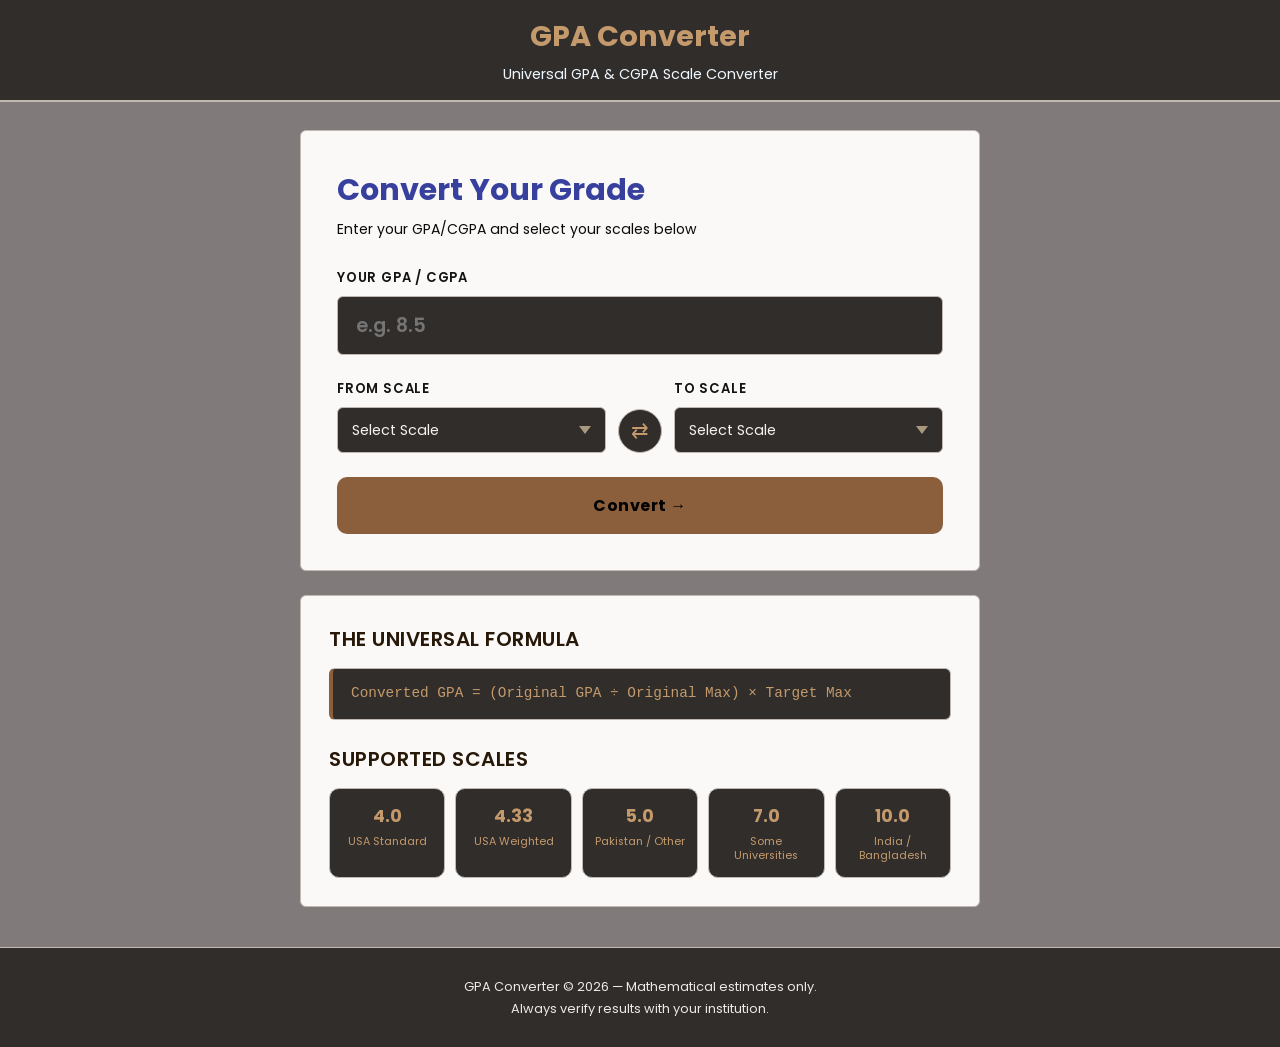
==== Task_5/index.html @ 78aa9de6 "Made cgpa-gpa Converter" ====
<!DOCTYPE html>
<html lang="en">

<head>
    <meta charset="UTF-8" />
    <meta name="viewport" content="width=device-width, initial-scale=1.0" />
    <title>GPA / CGPA Converter</title>
    <link rel="stylesheet" href="style.css" />
    <link href="https://fonts.googleapis.com/css2?family=Poppins:wght@400;500;600;700&display=swap" rel="stylesheet" />
</head>

<body>

    <div class="page-wrapper">

        <!--  HEADER  -->
        <header class="header">
            <div class="header-inner">
                <h1 class="logo">GPA Converter</h1>
                <p class="tagline">Universal GPA & CGPA Scale Converter</p>
            </div>
        </header>

        <!--  MAIN CARD  -->
        <main class="main">
            <div class="converter-card">

                <!-- TITLE -->
                <div class="card-header">
                    <h2>Convert Your Grade</h2>
                    <p>Enter your GPA/CGPA and select your scales below</p>
                </div>
                

                <!-- INPUT SECTION -->
                <div class="input-section">
                    <label class="input-label" for="gpa-input">
                        Your GPA / CGPA
                    </label>
                    <input type="number" id="gpa-input" class="gpa-input" placeholder="e.g. 8.5" min="0" step="0.01" />
                </div>

                <!-- SCALE SELECTORS -->
                <div class="scale-section">

                    <!-- FROM SCALE -->
                    <div class="scale-group">
                        <label class="input-label" for="from-scale">From Scale</label>
                        <select id="from-scale" class="scale-select">
                            <option value="">Select Scale</option>
                            <option value="4.0">4.0 &nbsp;— USA Standard</option>
                            <option value="4.33">4.33 — USA Weighted</option>
                            <option value="5.0">5.0 &nbsp;— Pakistan / Other</option>
                            <option value="7.0">7.0 &nbsp;— Some Universities</option>
                            <option value="10.0">10.0 — India / Bangladesh</option>
                        </select>
                    </div>

                    <!-- SWAP BUTTON -->
                    <button class="swap-btn" id="swap-btn" title="Swap Scales">
                        ⇄
                    </button>

                    <!-- TO SCALE -->
                    <div class="scale-group">
                        <label class="input-label" for="to-scale">To Scale</label>
                        <select id="to-scale" class="scale-select">
                            <option value="">Select Scale</option>
                            <option value="4.0">4.0 &nbsp;— USA Standard</option>
                            <option value="4.33">4.33 — USA Weighted</option>
                            <option value="5.0">5.0 &nbsp;— Pakistan / Other</option>
                            <option value="7.0">7.0 &nbsp;— Some Universities</option>
                            <option value="10.0">10.0 — India / Bangladesh</option>
                        </select>
                    </div>

                </div>

                <!-- ERROR MESSAGE -->
                <div class="error-box" id="error-box">
                    <span id="error-text"></span>
                </div>

                <!-- CONVERT BUTTON -->
                <button class="convert-btn" id="convert-btn">
                    Convert →
                </button>

                <!--  RESULT SECTION (hidden until converted)  -->
                <div class="result-section" id="result-section">

                    <div class="result-divider">
                        <span>Result</span>
                    </div>

                    <!-- RESULT CARDS -->
                    <div class="result-grid">

                        <div class="result-item">
                            <span class="result-label">Your Input</span>
                            <span class="result-value" id="result-input">—</span>
                        </div>

                        <div class="result-item highlight">
                            <span class="result-label">Converted</span>
                            <span class="result-value big" id="result-output">—</span>
                        </div>

                    </div>

                    <!-- FORMULA BOX -->
                    <div class="formula-box">
                        <span class="formula-label">Formula Used</span>
                        <span class="formula-text" id="formula-text">—</span>
                    </div>

                    <!-- DISCLAIMER -->
                    <div class="disclaimer">
                        ⚠️ This is a mathematical estimate using a universal formula.
                        Results may not be officially accepted by all institutions.
                        Always verify with your target university.
                    </div>

                </div>

            </div>

            <!--  INFO SECTION  -->
            <div class="info-card">
                <h3>The Universal Formula</h3>
                <div class="formula-display">
                    Converted GPA = (Original GPA ÷ Original Max) × Target Max
                </div>

                <h3 style="margin-top: 24px;"> Supported Scales</h3>
                <div class="scales-grid">
                    <div class="scale-item">
                        <span class="scale-num">4.0</span>
                        <span class="scale-desc">USA Standard</span>
                    </div>
                    <div class="scale-item">
                        <span class="scale-num">4.33</span>
                        <span class="scale-desc">USA Weighted</span>
                    </div>
                    <div class="scale-item">
                        <span class="scale-num">5.0</span>
                        <span class="scale-desc">Pakistan / Other</span>
                    </div>
                    <div class="scale-item">
                        <span class="scale-num">7.0</span>
                        <span class="scale-desc">Some Universities</span>
                    </div>
                    <div class="scale-item">
                        <span class="scale-num">10.0</span>
                        <span class="scale-desc">India / Bangladesh</span>
                    </div>
                </div>
            </div>

        </main>

        <!--  FOOTER  -->
        <footer class="footer">
            <p>GPA Converter &copy; 2026 — Mathematical estimates only.</p>
            <p>Always verify results with your institution.</p>
        </footer>

    </div>

    <script src="app.js"></script>
</body>

</html>
---- Task_5/style.css ----
/* 
   ROOT VARIABLES
   Central color system — change once,
   updates everywhere
 */
:root {
  --bg:           #0d0a07;   /* near black background     */
  --surface:      #302d2b;   /* slightly lighter surface  */
  --card:         #faf9f8;   /* card background           */
  --border:       #c2b8b2;   /* dark brown border         */
  --accent:       #8b5e3c;   /* warm brown accent         */
  --accent-light: #c49a6c;   /* lighter brown highlight   */
  /* --text:         #ddcfc1;   warm white text           */
  /* --muted:        #a89880;   muted warm gray           */
  --error:        #c0392b;   /* error red                 */
  --error-bg:     #2a0e0a;   /* error background          */
  --success:      #c49a6c;   /* success color (brown)     */
}


/* 
   RESET & BASE
 */
* {
  margin: 0;
  padding: 0;
  box-sizing: border-box;
}

/* 
   BODY — Replace background
   color with the image
*/
body {
  font-family: 'Poppins', sans-serif;
  color: var(--text);
  min-height: 100vh;
  overflow-x: hidden;

  background-image: url('https://images.unsplash.com/photo-1583373834259-46cc92173cb7?w=1200&fit=crop');
  background-size: cover;       
  background-position: center;  
  background-attachment: scroll;

  background-color: rgba(106, 99, 99, 0.85);
  background-blend-mode: overlay;
}

/* 
   PAGE WRAPPER
 */
.page-wrapper {
  display: flex;
  flex-direction: column;
  min-height: 100vh;
  padding-top: 90px;
}

/* 
   HEADER
 */
.header {
  background-color: var(--surface);
  border-bottom: 2px solid var(--border);
  padding: 15px 15px;
  text-align: center;
  position: fixed;        /* fixes it to the top */
  top: 0;                 /* sticks to very top */
  left: 0;                /* spans full width */
  width: 100%;            /* full width */
  z-index: 999; 
}      

.logo {
  font-size: 1.8rem;
  font-weight: 700;
  color: var(--accent-light);
  margin-bottom: 6px;
}

.tagline {
  font-size: 0.9rem;
  color:aliceblue;
  font-weight: 400;
}

/* 
   MAIN LAYOUT
 */
.main {
  flex: 1;
  width: 90%;
  max-width: 680px;
  margin: 40px auto;
  display: flex;
  flex-direction: column;
  gap: 24px;
}

/* 
   CONVERTER CARD
 */
.converter-card {
  background-color: var(--card);
  border: 1px solid var(--border);
  border-radius: 6px;
  padding: 36px;
}

.card-header {
  margin-bottom: 28px;
}

.card-header h2 {
  font-size: 1.9rem;
  font-weight: 700;
  color: #38409e;
  margin-bottom: 6px;
}

.card-header p {
  font-size: 0.88rem;
  color: #0d0a07
}

/* 
   INPUT LABEL
 */
.input-label {
  display: block;
  font-size: 0.82rem;
  font-weight: 600;
  color: #131313;
  text-transform: uppercase;
  letter-spacing: 0.8px;
  margin-bottom: 8px;
}

/* 
   GPA INPUT
 */
.input-section {
  margin-bottom: 24px;
}

.gpa-input {
  width: 100%;
  padding: 14px 18px;
  background-color: var(--surface);
  border: 1.5px solid var(--border);
  border-radius: 6px;
  color: #f9f7f7;
  font-size: 1.2rem;
  font-family: 'Poppins', sans-serif;
  font-weight: 600;
  outline: none;
  transition: border-color 0.3s;
}

.gpa-input:focus {
  border-color: var(--accent);
}

/* Remove number input arrows */
.gpa-input::-webkit-outer-spin-button,
.gpa-input::-webkit-inner-spin-button {
  -webkit-appearance: none;
}

/* 
   SCALE SECTION
   From / Swap / To layout
 */
.scale-section {
  display: flex;
  align-items: flex-end;
  gap: 12px;
  margin-bottom: 24px;
}

.scale-group {
  flex: 1;
}

.scale-select {
  width: 100%;
  padding: 12px 14px;
  background-color: var(--surface);
  border: 1.5px solid var(--border);
  border-radius: 6px;
  color: #f4f1f1;
  font-size: 0.9rem;
  font-family: 'Poppins', sans-serif;
  outline: none;
  cursor: pointer;
  transition: border-color 0.3s;
  /* Style the dropdown arrow */
  appearance: none;
  background-image: url("data:image/svg+xml,%3Csvg xmlns='http://www.w3.org/2000/svg' width='12' height='8' viewBox='0 0 12 8'%3E%3Cpath fill='%23a89880' d='M6 8L0 0h12z'/%3E%3C/svg%3E");
  background-repeat: no-repeat;
  background-position: right 14px center;
  padding-right: 36px;
}

.scale-select:focus {
  border-color: var(--accent);
}

/* Dropdown options */
.scale-select option {
  background-color: #1d1d1d;
  color: var(--text);
  border-radius: 15px;
}

/* 
   SWAP BUTTON
 */
.swap-btn {
  background-color: var(--surface);
  border: 1.5px solid var(--border);
  color: var(--accent-light);
  border-radius: 60px;
  width: 44px;
  height: 44px;
  font-size: 1.3rem;
  cursor: pointer;
  transition: all 0.3s;
  flex-shrink: 0;
  display: flex;
  align-items: center;
  justify-content: center;
}

.swap-btn:hover {
  background-color: var(--accent);
  border-color: var(--accent);
  color: var(--text);
  transform: rotate(180deg);
}

/* 
   ERROR BOX
 */
.error-box {
  display: none;              /* hidden by default */
  background-color: var(--error-bg);
  border: 1px solid var(--error);
  border-radius: 8px;
  padding: 12px 16px;
  margin-bottom: 16px;
  font-size: 0.88rem;
  color: #e74c3c;
}

.error-box.show {
  display: block;
}

/* 
   CONVERT BUTTON
 */
.convert-btn {
  width: 100%;
  padding: 16px;
  background-color: var(--accent);
  color: var(--text);
  border: none;
  border-radius: 10px;
  font-size: 1rem;
  font-weight: 700;
  font-family: 'Poppins', sans-serif;
  cursor: pointer;
  letter-spacing: 0.5px;
  transition: background-color 0.3s, transform 0.2s;
}

.convert-btn:hover {
  background-color: var(--accent-light);
  color: var(--bg);
  transform: scale(1.01);
}

/* 
   RESULT SECTION
 */
.result-section {
  display: none;              /* shown by JS after conversion */
  margin-top: 28px;
}

.result-section.show {
  display: block;
}

/* DIVIDER WITH TEXT */
.result-divider {
  display: flex;
  align-items: center;
  gap: 12px;
  margin-bottom: 24px;
}

.result-divider::before,
.result-divider::after {
  content: '';
  flex: 1;
  height: 1px;
  background-color: var(--border);
}

.result-divider span {
  font-size: 0.78rem;
  font-weight: 600;
  color: var(--muted);
  text-transform: uppercase;
  letter-spacing: 1px;
}

/* RESULT GRID — Two boxes side by side */
.result-grid {
  display: grid;
  grid-template-columns: 1fr 1fr;
  gap: 16px;
  margin-bottom: 20px;
}

.result-item {
  background-color: var(--surface);
  border: 1px solid var(--border);
  border-radius: 12px;
  padding: 20px;
  display: flex;
  flex-direction: column;
  gap: 8px;
  text-align: center;
}

/* Highlighted result box */
.result-item.highlight {
  border-color: var(--accent);
  background-color: #2a1a0d;
}

.result-label {
  font-size: 0.78rem;
  font-weight: 600;
  color: var(--muted);
  text-transform: uppercase;
  letter-spacing: 0.8px;
}

.result-value {
  font-size: 1.4rem;
  font-weight: 700;
  color: var(--text);
}

/* Big number for converted result */
.result-value.big {
  font-size: 2rem;
  color: var(--accent-light);
}

/* 
   FORMULA BOX
 */
.formula-box {
  background-color: var(--surface);
  border: 1px solid var(--border);
  border-left: 4px solid var(--accent);
  border-radius: 6px;
  padding: 16px 20px;
  margin-bottom: 20px;
  display: flex;
  flex-direction: column;
  gap: 6px;
}

.formula-label {
  font-size: 0.75rem;
  font-weight: 600;
  color: var(--muted);
  text-transform: uppercase;
  letter-spacing: 0.8px;
}

.formula-text {
  font-size: 0.95rem;
  color: var(--accent-light);
  font-weight: 500;
  font-family: 'Courier New', monospace;  /* monospace for math */
}

/* 
   DISCLAIMER
 */
.disclaimer {
  font-size: 0.78rem;
  color: var(--muted);
  line-height: 1.6;
  padding: 14px 16px;
  border: 1px dashed var(--border);
  border-radius: 8px;
  text-align: center;
}

/* 
   INFO CARD (Formula + Scales)
 */
.info-card {
  background-color: var(--card);
  border: 1px solid var(--border);
  border-radius: 6px;
  padding: 28px;
}

.info-card h3 {
  font-size: 1.25rem;
  font-weight: 600;
  color: #271807;
  margin-bottom: 14px;
  text-transform: uppercase;
  letter-spacing: 0.5px;
}

/* Formula display box */
.formula-display {
  background-color: var(--surface);
  border: 1px solid var(--border);
  border-left: 4px solid var(--accent);
  border-radius: 6px;
  padding: 14px 18px;
  font-family: 'Courier New', monospace;
  font-size: 0.9rem;
  color:#c49a6c;
  line-height: 1.5;
}

/* Scales grid — 5 scale boxes */
.scales-grid {
  display: grid;
  grid-template-columns: repeat(5, 1fr);
  gap: 10px;
}

.scale-item {
  background-color: var(--surface);
  border: 1px solid var(--border);
  border-radius: 10px;
  padding: 14px 8px;
  display: flex;
  flex-direction: column;
  align-items: center;
  gap: 6px;
  text-align: center;
   color:#c49a6c;
}

.scale-num {
  font-size: 1.1rem;
  font-weight: 700;
  color: var(--accent-light);
}

.scale-desc {
  font-size: 0.68rem;
  color: var(--muted);
  line-height: 1.3;
}

/* 
   FOOTER
 */
.footer {
  background-color: var(--surface);
  border-top: 1px solid var(--border);
  text-align: center;
  color: #ebeae9;
  font-size: 0.8rem;
  padding: 28px 20px;          /* proper padding */
  width: 100%;                 /* full width */
  line-height: 1.7;
}


/* 
   MEDIA QUERIES
 */
@media (max-width: 600px) {

  .converter-card,
  .info-card {
    padding: 24px 18px;
  }

  /* Stack swap button with selects */
  .scale-section {
    flex-direction: column;
    align-items: stretch;
  }

  .swap-btn {
    width: 100%;
    height: 40px;
    transform: rotate(90deg); /* vertical arrow on mobile */
  }

  .swap-btn:hover {
    transform: rotate(270deg);
  }

  .result-grid {
    grid-template-columns: 1fr;  /* stack result boxes */
  }

  /* Scales grid → 2 or 3 per row on mobile */
  .scales-grid {
    grid-template-columns: repeat(3, 1fr);
  }

  .result-value.big {
    font-size: 1.6rem;
  }

  .logo {
    font-size: 1.4rem;
  }

  .header {
    padding: 16px 20px;   /* smaller padding on mobile */
  }

  /* Adjust push down for smaller header height */
  .page-wrapper {
    padding-top: 75px;
  }

}
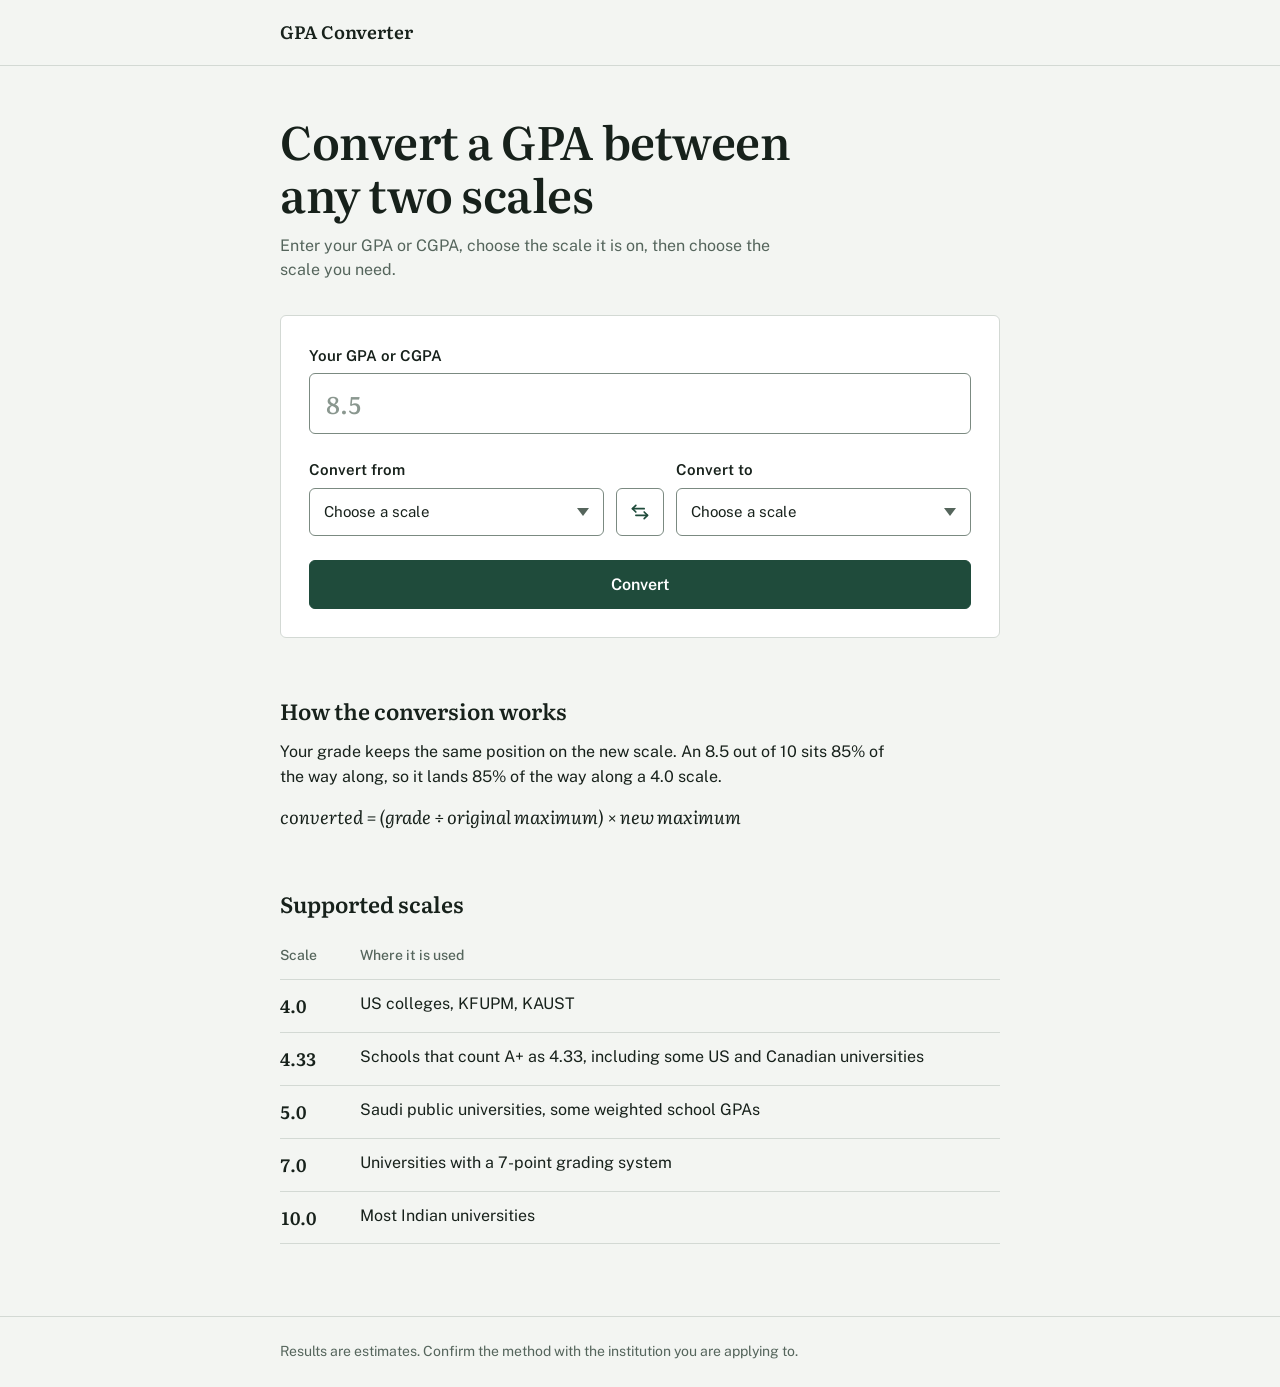
==== commit 08a77a34: "Design change for gpa converter" ====
--- a/Task_5/index.html
+++ b/Task_5/index.html
@@ -1,173 +1,175 @@
 <!DOCTYPE html>
 <html lang="en">
-
+ 
 <head>
     <meta charset="UTF-8" />
     <meta name="viewport" content="width=device-width, initial-scale=1.0" />
-    <title>GPA / CGPA Converter</title>
+    <title>GPA and CGPA Converter</title>
+    <meta name="description" content="Convert a GPA or CGPA between 4.0, 4.33, 5.0, 7.0 and 10.0 scales." />
+    <link rel="preconnect" href="https://fonts.googleapis.com" />
+    <link rel="preconnect" href="https://fonts.gstatic.com" crossorigin />
+    <link href="https://fonts.googleapis.com/css2?family=Literata:ital,opsz,wght@0,7..72,400..700;1,7..72,400..700&family=Public+Sans:wght@400;500;600&display=swap" rel="stylesheet" />
     <link rel="stylesheet" href="style.css" />
-    <link href="https://fonts.googleapis.com/css2?family=Poppins:wght@400;500;600;700&display=swap" rel="stylesheet" />
 </head>
-
+ 
 <body>
-
-    <div class="page-wrapper">
-
-        <!--  HEADER  -->
-        <header class="header">
-            <div class="header-inner">
-                <h1 class="logo">GPA Converter</h1>
-                <p class="tagline">Universal GPA & CGPA Scale Converter</p>
-            </div>
-        </header>
-
-        <!--  MAIN CARD  -->
-        <main class="main">
-            <div class="converter-card">
-
-                <!-- TITLE -->
-                <div class="card-header">
-                    <h2>Convert Your Grade</h2>
-                    <p>Enter your GPA/CGPA and select your scales below</p>
+ 
+    <header class="site-header">
+        <div class="wrap">
+            <span class="wordmark">GPA Converter</span>
+        </div>
+    </header>
+ 
+    <main class="wrap main">
+ 
+        <section class="intro">
+            <h1>Convert a GPA between any two scales</h1>
+            <p>Enter your GPA or CGPA, choose the scale it is on, then choose the scale you need.</p>
+        </section>
+ 
+        <section class="converter" aria-labelledby="converter-title">
+            <h2 id="converter-title" class="visually-hidden">Converter</h2>
+ 
+            <form id="converter-form" novalidate>
+ 
+                <div class="field">
+                    <label for="gpa-input">Your GPA or CGPA</label>
+                    <input type="number" id="gpa-input" class="gpa-input" placeholder="8.5" min="0" step="any"
+                        inputmode="decimal" autocomplete="off" />
                 </div>
-                
-
-                <!-- INPUT SECTION -->
-                <div class="input-section">
-                    <label class="input-label" for="gpa-input">
-                        Your GPA / CGPA
-                    </label>
-                    <input type="number" id="gpa-input" class="gpa-input" placeholder="e.g. 8.5" min="0" step="0.01" />
-                </div>
-
-                <!-- SCALE SELECTORS -->
-                <div class="scale-section">
-
-                    <!-- FROM SCALE -->
-                    <div class="scale-group">
-                        <label class="input-label" for="from-scale">From Scale</label>
+ 
+                <div class="scale-row">
+                    <div class="field">
+                        <label for="from-scale">Convert from</label>
                         <select id="from-scale" class="scale-select">
-                            <option value="">Select Scale</option>
-                            <option value="4.0">4.0 &nbsp;— USA Standard</option>
-                            <option value="4.33">4.33 — USA Weighted</option>
-                            <option value="5.0">5.0 &nbsp;— Pakistan / Other</option>
-                            <option value="7.0">7.0 &nbsp;— Some Universities</option>
-                            <option value="10.0">10.0 — India / Bangladesh</option>
+                            <option value="">Choose a scale</option>
+                            <option value="4.0">4.0 – US standard</option>
+                            <option value="4.33">4.33 – A+ counts as 4.33</option>
+                            <option value="5.0">5.0 – Saudi public universities</option>
+                            <option value="7.0">7.0 – 7-point systems</option>
+                            <option value="10.0">10.0 – India</option>
                         </select>
                     </div>
-
-                    <!-- SWAP BUTTON -->
-                    <button class="swap-btn" id="swap-btn" title="Swap Scales">
-                        ⇄
+ 
+                    <button type="button" class="swap-btn" id="swap-btn" aria-label="Swap the two scales" title="Swap scales">
+                        <svg viewBox="0 0 24 24" width="20" height="20" fill="none" stroke="currentColor" stroke-width="2"
+                            stroke-linecap="round" stroke-linejoin="round" aria-hidden="true">
+                            <path d="M7 4 3 8l4 4" />
+                            <path d="M3 8h14" />
+                            <path d="m17 20 4-4-4-4" />
+                            <path d="M21 16H7" />
+                        </svg>
                     </button>
-
-                    <!-- TO SCALE -->
-                    <div class="scale-group">
-                        <label class="input-label" for="to-scale">To Scale</label>
+ 
+                    <div class="field">
+                        <label for="to-scale">Convert to</label>
                         <select id="to-scale" class="scale-select">
-                            <option value="">Select Scale</option>
-                            <option value="4.0">4.0 &nbsp;— USA Standard</option>
-                            <option value="4.33">4.33 — USA Weighted</option>
-                            <option value="5.0">5.0 &nbsp;— Pakistan / Other</option>
-                            <option value="7.0">7.0 &nbsp;— Some Universities</option>
-                            <option value="10.0">10.0 — India / Bangladesh</option>
+                            <option value="">Choose a scale</option>
+                            <option value="4.0">4.0 – US standard</option>
+                            <option value="4.33">4.33 – A+ counts as 4.33</option>
+                            <option value="5.0">5.0 – Saudi public universities</option>
+                            <option value="7.0">7.0 – 7-point systems</option>
+                            <option value="10.0">10.0 – India</option>
                         </select>
                     </div>
-
                 </div>
-
-                <!-- ERROR MESSAGE -->
-                <div class="error-box" id="error-box">
+ 
+                <div class="error-box" id="error-box" role="alert">
                     <span id="error-text"></span>
                 </div>
-
-                <!-- CONVERT BUTTON -->
-                <button class="convert-btn" id="convert-btn">
-                    Convert →
-                </button>
-
-                <!--  RESULT SECTION (hidden until converted)  -->
-                <div class="result-section" id="result-section">
-
-                    <div class="result-divider">
-                        <span>Result</span>
+ 
+                <button type="submit" class="convert-btn" id="convert-btn">Convert</button>
+            </form>
+ 
+            <div class="result-section" id="result-section" aria-live="polite">
+ 
+                <div class="result-figures">
+                    <div class="figure">
+                        <span class="figure-label">Your grade</span>
+                        <span class="figure-value" id="result-input">—</span>
                     </div>
-
-                    <!-- RESULT CARDS -->
-                    <div class="result-grid">
-
-                        <div class="result-item">
-                            <span class="result-label">Your Input</span>
-                            <span class="result-value" id="result-input">—</span>
-                        </div>
-
-                        <div class="result-item highlight">
-                            <span class="result-label">Converted</span>
-                            <span class="result-value big" id="result-output">—</span>
-                        </div>
-
-                    </div>
-
-                    <!-- FORMULA BOX -->
-                    <div class="formula-box">
-                        <span class="formula-label">Formula Used</span>
-                        <span class="formula-text" id="formula-text">—</span>
-                    </div>
-
-                    <!-- DISCLAIMER -->
-                    <div class="disclaimer">
-                        ⚠️ This is a mathematical estimate using a universal formula.
-                        Results may not be officially accepted by all institutions.
-                        Always verify with your target university.
-                    </div>
-
-                </div>
-
-            </div>
-
-            <!--  INFO SECTION  -->
-            <div class="info-card">
-                <h3>The Universal Formula</h3>
-                <div class="formula-display">
-                    Converted GPA = (Original GPA ÷ Original Max) × Target Max
-                </div>
-
-                <h3 style="margin-top: 24px;"> Supported Scales</h3>
-                <div class="scales-grid">
-                    <div class="scale-item">
-                        <span class="scale-num">4.0</span>
-                        <span class="scale-desc">USA Standard</span>
-                    </div>
-                    <div class="scale-item">
-                        <span class="scale-num">4.33</span>
-                        <span class="scale-desc">USA Weighted</span>
-                    </div>
-                    <div class="scale-item">
-                        <span class="scale-num">5.0</span>
-                        <span class="scale-desc">Pakistan / Other</span>
-                    </div>
-                    <div class="scale-item">
-                        <span class="scale-num">7.0</span>
-                        <span class="scale-desc">Some Universities</span>
-                    </div>
-                    <div class="scale-item">
-                        <span class="scale-num">10.0</span>
-                        <span class="scale-desc">India / Bangladesh</span>
+                    <div class="figure primary">
+                        <span class="figure-label">Converted grade</span>
+                        <span class="figure-value" id="result-output">—</span>
                     </div>
                 </div>
+ 
+                <div class="ruler" id="ruler" aria-hidden="true">
+                    <div class="ruler-body">
+                        <div class="ruler-row">
+                            <span class="ruler-name" id="ruler-name-from">/ 10</span>
+                            <div class="tag-lane"><span class="pin-tag" id="pin-tag-from">0</span></div>
+                            <div class="track" id="ruler-from"></div>
+                        </div>
+                        <div class="ruler-row">
+                            <span class="ruler-name" id="ruler-name-to">/ 4</span>
+                            <div class="tag-lane"><span class="pin-tag" id="pin-tag-to">0</span></div>
+                            <div class="track" id="ruler-to"></div>
+                        </div>
+                        <div class="pin-line"></div>
+                    </div>
+                </div>
+ 
+                <p class="formula-line" id="formula-text">—</p>
+ 
+                <p class="result-note">
+                    This is a proportional estimate. If your target university publishes its own conversion table,
+                    use that instead.
+                </p>
             </div>
-
-        </main>
-
-        <!--  FOOTER  -->
-        <footer class="footer">
-            <p>GPA Converter &copy; 2026 — Mathematical estimates only.</p>
-            <p>Always verify results with your institution.</p>
-        </footer>
-
-    </div>
-
+        </section>
+ 
+        <section class="method" aria-labelledby="method-title">
+            <h2 id="method-title">How the conversion works</h2>
+            <p>Your grade keeps the same position on the new scale. An 8.5 out of 10 sits 85% of the way along, so it
+                lands 85% of the way along a 4.0 scale.</p>
+            <p class="formula-display">converted = (grade ÷ original maximum) × new maximum</p>
+        </section>
+ 
+        <section class="scales" aria-labelledby="scales-title">
+            <h2 id="scales-title">Supported scales</h2>
+            <table>
+                <thead>
+                    <tr>
+                        <th scope="col">Scale</th>
+                        <th scope="col">Where it is used</th>
+                    </tr>
+                </thead>
+                <tbody>
+                    <tr>
+                        <th scope="row">4.0</th>
+                        <td>US colleges, KFUPM, KAUST</td>
+                    </tr>
+                    <tr>
+                        <th scope="row">4.33</th>
+                        <td>Schools that count A+ as 4.33, including some US and Canadian universities</td>
+                    </tr>
+                    <tr>
+                        <th scope="row">5.0</th>
+                        <td>Saudi public universities, some weighted school GPAs</td>
+                    </tr>
+                    <tr>
+                        <th scope="row">7.0</th>
+                        <td>Universities with a 7-point grading system</td>
+                    </tr>
+                    <tr>
+                        <th scope="row">10.0</th>
+                        <td>Most Indian universities</td>
+                    </tr>
+                </tbody>
+            </table>
+        </section>
+ 
+    </main>
+ 
+    <footer class="site-footer">
+        <div class="wrap">
+            <p>Results are estimates. Confirm the method with the institution you are applying to.</p>
+        </div>
+    </footer>
+ 
     <script src="app.js"></script>
 </body>
-
-</html>+ 
+</html>
+ 
--- a/Task_5/style.css
+++ b/Task_5/style.css
@@ -1,539 +1,517 @@
-/* 
-   ROOT VARIABLES
-   Central color system — change once,
-   updates everywhere
- */
+/* ------------------------------------------------------------
+   Tokens
+   ------------------------------------------------------------ */
 :root {
-  --bg:           #0d0a07;   /* near black background     */
-  --surface:      #302d2b;   /* slightly lighter surface  */
-  --card:         #faf9f8;   /* card background           */
-  --border:       #c2b8b2;   /* dark brown border         */
-  --accent:       #8b5e3c;   /* warm brown accent         */
-  --accent-light: #c49a6c;   /* lighter brown highlight   */
-  /* --text:         #ddcfc1;   warm white text           */
-  /* --muted:        #a89880;   muted warm gray           */
-  --error:        #c0392b;   /* error red                 */
-  --error-bg:     #2a0e0a;   /* error background          */
-  --success:      #c49a6c;   /* success color (brown)     */
-}
-
-
-/* 
-   RESET & BASE
- */
-* {
+  --paper: #f3f5f2;
+  --surface: #ffffff;
+  --ink: #17211b;
+  --muted: #55655c;
+  --line: #d3d9d4;
+  --control-line: #7b8a81;
+  --field: #1f4b3b;
+  --field-ink: #e8eee9;
+  --field-muted: #b7c6bd;
+  --marker: #e3a81c;
+  --error: #b3261e;
+  --error-bg: #fbedec;
+  --error-ink: #7a1812;
+ 
+  --radius: 6px;
+  --serif: "Literata", Georgia, "Times New Roman", serif;
+  --sans: "Public Sans", system-ui, -apple-system, "Segoe UI", sans-serif;
+}
+ 
+/* ------------------------------------------------------------
+   Base
+   ------------------------------------------------------------ */
+*,
+*::before,
+*::after {
+  box-sizing: border-box;
+}
+ 
+body {
   margin: 0;
-  padding: 0;
-  box-sizing: border-box;
-}
-
-/* 
-   BODY — Replace background
-   color with the image
-*/
-body {
-  font-family: 'Poppins', sans-serif;
-  color: var(--text);
-  min-height: 100vh;
-  overflow-x: hidden;
-
-  background-image: url('https://images.unsplash.com/photo-1583373834259-46cc92173cb7?w=1200&fit=crop');
-  background-size: cover;       
-  background-position: center;  
-  background-attachment: scroll;
-
-  background-color: rgba(106, 99, 99, 0.85);
-  background-blend-mode: overlay;
-}
-
-/* 
-   PAGE WRAPPER
- */
-.page-wrapper {
-  display: flex;
-  flex-direction: column;
-  min-height: 100vh;
-  padding-top: 90px;
-}
-
-/* 
-   HEADER
- */
-.header {
+  background: var(--paper);
+  color: var(--ink);
+  font-family: var(--sans);
+  font-size: 1rem;
+  line-height: 1.55;
+  -webkit-font-smoothing: antialiased;
+}
+ 
+h1,
+h2,
+p {
+  margin: 0;
+}
+ 
+.wrap {
+  width: min(720px, 100% - 40px);
+  margin-inline: auto;
+}
+ 
+.visually-hidden {
+  position: absolute;
+  width: 1px;
+  height: 1px;
+  overflow: hidden;
+  clip: rect(0 0 0 0);
+  white-space: nowrap;
+}
+ 
+:focus-visible {
+  outline: 3px solid var(--ink);
+  outline-offset: 2px;
+}
+ 
+/* ------------------------------------------------------------
+   Header and footer
+   ------------------------------------------------------------ */
+.site-header {
+  border-bottom: 1px solid var(--line);
+}
+ 
+.site-header .wrap {
+  padding-block: 18px;
+}
+ 
+.wordmark {
+  font-family: var(--serif);
+  font-size: 1.125rem;
+  font-weight: 600;
+}
+ 
+.site-footer {
+  border-top: 1px solid var(--line);
+  color: var(--muted);
+  font-size: 0.875rem;
+}
+ 
+.site-footer .wrap {
+  padding-block: 24px;
+}
+ 
+/* ------------------------------------------------------------
+   Page layout
+   ------------------------------------------------------------ */
+.main {
+  padding-block: 48px 72px;
+}
+ 
+.intro h1 {
+  font-family: var(--serif);
+  font-size: clamp(2rem, 5.5vw, 2.875rem);
+  font-weight: 600;
+  line-height: 1.15;
+  letter-spacing: -0.01em;
+  max-width: 20ch;
+}
+ 
+.intro p {
+  margin-top: 14px;
+  color: var(--muted);
+  max-width: 52ch;
+}
+ 
+.converter {
+  margin-top: 32px;
+  padding: 28px;
+  background: var(--surface);
+  border: 1px solid var(--line);
+  border-radius: var(--radius);
+}
+ 
+.method,
+.scales {
+  margin-top: 56px;
+}
+ 
+.method h2,
+.scales h2 {
+  font-family: var(--serif);
+  font-size: 1.375rem;
+  font-weight: 600;
+  margin-bottom: 12px;
+}
+ 
+.method p {
+  max-width: 62ch;
+}
+ 
+.formula-display {
+  margin-top: 14px;
+  font-family: var(--serif);
+  font-style: italic;
+  font-size: 1.125rem;
+  font-variant-numeric: tabular-nums;
+}
+ 
+/* ------------------------------------------------------------
+   Form
+   ------------------------------------------------------------ */
+.field label {
+  display: block;
+  margin-bottom: 6px;
+  font-size: 0.9375rem;
+  font-weight: 600;
+}
+ 
+.gpa-input,
+.scale-select {
+  width: 100%;
   background-color: var(--surface);
-  border-bottom: 2px solid var(--border);
-  padding: 15px 15px;
-  text-align: center;
-  position: fixed;        /* fixes it to the top */
-  top: 0;                 /* sticks to very top */
-  left: 0;                /* spans full width */
-  width: 100%;            /* full width */
-  z-index: 999; 
-}      
-
-.logo {
-  font-size: 1.8rem;
-  font-weight: 700;
-  color: var(--accent-light);
-  margin-bottom: 6px;
-}
-
-.tagline {
-  font-size: 0.9rem;
-  color:aliceblue;
-  font-weight: 400;
-}
-
-/* 
-   MAIN LAYOUT
- */
-.main {
-  flex: 1;
-  width: 90%;
-  max-width: 680px;
-  margin: 40px auto;
-  display: flex;
-  flex-direction: column;
-  gap: 24px;
-}
-
-/* 
-   CONVERTER CARD
- */
-.converter-card {
-  background-color: var(--card);
-  border: 1px solid var(--border);
-  border-radius: 6px;
-  padding: 36px;
-}
-
-.card-header {
-  margin-bottom: 28px;
-}
-
-.card-header h2 {
-  font-size: 1.9rem;
-  font-weight: 700;
-  color: #38409e;
-  margin-bottom: 6px;
-}
-
-.card-header p {
-  font-size: 0.88rem;
-  color: #0d0a07
-}
-
-/* 
-   INPUT LABEL
- */
-.input-label {
-  display: block;
-  font-size: 0.82rem;
-  font-weight: 600;
-  color: #131313;
-  text-transform: uppercase;
-  letter-spacing: 0.8px;
-  margin-bottom: 8px;
-}
-
-/* 
-   GPA INPUT
- */
-.input-section {
-  margin-bottom: 24px;
-}
-
+  border: 1px solid var(--control-line);
+  border-radius: var(--radius);
+  color: var(--ink);
+  font-family: var(--sans);
+  transition: border-color 0.15s, box-shadow 0.15s;
+}
+ 
 .gpa-input {
-  width: 100%;
-  padding: 14px 18px;
-  background-color: var(--surface);
-  border: 1.5px solid var(--border);
-  border-radius: 6px;
-  color: #f9f7f7;
-  font-size: 1.2rem;
-  font-family: 'Poppins', sans-serif;
-  font-weight: 600;
-  outline: none;
-  transition: border-color 0.3s;
-}
-
-.gpa-input:focus {
-  border-color: var(--accent);
-}
-
-/* Remove number input arrows */
+  padding: 12px 16px;
+  font-family: var(--serif);
+  font-size: 1.5rem;
+  font-weight: 500;
+  font-variant-numeric: tabular-nums;
+}
+ 
+.gpa-input::placeholder {
+  color: #8a978f;
+}
+ 
+.gpa-input:focus,
+.scale-select:focus {
+  border-color: var(--field);
+  box-shadow: 0 0 0 1px var(--field);
+}
+ 
 .gpa-input::-webkit-outer-spin-button,
 .gpa-input::-webkit-inner-spin-button {
   -webkit-appearance: none;
-}
-
-/* 
-   SCALE SECTION
-   From / Swap / To layout
- */
-.scale-section {
-  display: flex;
-  align-items: flex-end;
+  margin: 0;
+}
+ 
+.gpa-input {
+  -moz-appearance: textfield;
+}
+ 
+.scale-row {
+  display: grid;
+  grid-template-columns: 1fr auto 1fr;
+  align-items: end;
   gap: 12px;
-  margin-bottom: 24px;
-}
-
-.scale-group {
-  flex: 1;
-}
-
+  margin-top: 24px;
+}
+ 
 .scale-select {
-  width: 100%;
-  padding: 12px 14px;
-  background-color: var(--surface);
-  border: 1.5px solid var(--border);
-  border-radius: 6px;
-  color: #f4f1f1;
-  font-size: 0.9rem;
-  font-family: 'Poppins', sans-serif;
-  outline: none;
+  min-height: 48px;
+  padding: 10px 40px 10px 14px;
+  font-size: 0.9375rem;
+  appearance: none;
   cursor: pointer;
-  transition: border-color 0.3s;
-  /* Style the dropdown arrow */
-  appearance: none;
-  background-image: url("data:image/svg+xml,%3Csvg xmlns='http://www.w3.org/2000/svg' width='12' height='8' viewBox='0 0 12 8'%3E%3Cpath fill='%23a89880' d='M6 8L0 0h12z'/%3E%3C/svg%3E");
+  background-image: url("data:image/svg+xml,%3Csvg xmlns='http://www.w3.org/2000/svg' width='12' height='8' viewBox='0 0 12 8'%3E%3Cpath fill='%2355655c' d='M6 8 0 0h12z'/%3E%3C/svg%3E");
   background-repeat: no-repeat;
   background-position: right 14px center;
-  padding-right: 36px;
-}
-
-.scale-select:focus {
-  border-color: var(--accent);
-}
-
-/* Dropdown options */
-.scale-select option {
-  background-color: #1d1d1d;
-  color: var(--text);
-  border-radius: 15px;
-}
-
-/* 
-   SWAP BUTTON
- */
+}
+ 
 .swap-btn {
-  background-color: var(--surface);
-  border: 1.5px solid var(--border);
-  color: var(--accent-light);
-  border-radius: 60px;
-  width: 44px;
-  height: 44px;
-  font-size: 1.3rem;
+  display: grid;
+  place-items: center;
+  width: 48px;
+  height: 48px;
+  background: var(--surface);
+  border: 1px solid var(--control-line);
+  border-radius: var(--radius);
+  color: var(--field);
   cursor: pointer;
-  transition: all 0.3s;
-  flex-shrink: 0;
-  display: flex;
-  align-items: center;
-  justify-content: center;
-}
-
+  transition: background-color 0.15s, color 0.15s;
+}
+ 
 .swap-btn:hover {
-  background-color: var(--accent);
-  border-color: var(--accent);
-  color: var(--text);
-  transform: rotate(180deg);
-}
-
-/* 
-   ERROR BOX
- */
+  background: var(--field);
+  color: #fff;
+}
+ 
 .error-box {
-  display: none;              /* hidden by default */
-  background-color: var(--error-bg);
+  display: none;
+  margin-top: 20px;
+  padding: 12px 16px;
+  background: var(--error-bg);
   border: 1px solid var(--error);
-  border-radius: 8px;
-  padding: 12px 16px;
-  margin-bottom: 16px;
-  font-size: 0.88rem;
-  color: #e74c3c;
-}
-
+  border-radius: var(--radius);
+  color: var(--error-ink);
+  font-size: 0.9375rem;
+}
+ 
 .error-box.show {
   display: block;
 }
-
-/* 
-   CONVERT BUTTON
- */
+ 
 .convert-btn {
   width: 100%;
-  padding: 16px;
-  background-color: var(--accent);
-  color: var(--text);
-  border: none;
-  border-radius: 10px;
+  margin-top: 24px;
+  padding: 14px 20px;
+  background: var(--field);
+  border: 1px solid var(--field);
+  border-radius: var(--radius);
+  color: #fff;
+  font-family: var(--sans);
   font-size: 1rem;
-  font-weight: 700;
-  font-family: 'Poppins', sans-serif;
+  font-weight: 600;
   cursor: pointer;
-  letter-spacing: 0.5px;
-  transition: background-color 0.3s, transform 0.2s;
-}
-
+  transition: background-color 0.15s;
+}
+ 
 .convert-btn:hover {
-  background-color: var(--accent-light);
-  color: var(--bg);
-  transform: scale(1.01);
-}
-
-/* 
-   RESULT SECTION
- */
+  background: #17382c;
+}
+ 
+/* ------------------------------------------------------------
+   Result
+   ------------------------------------------------------------ */
 .result-section {
-  display: none;              /* shown by JS after conversion */
-  margin-top: 28px;
-}
-
+  display: none;
+  margin-top: 32px;
+  padding-top: 28px;
+  border-top: 1px solid var(--line);
+}
+ 
 .result-section.show {
   display: block;
 }
-
-/* DIVIDER WITH TEXT */
-.result-divider {
+ 
+.result-figures {
   display: flex;
-  align-items: center;
-  gap: 12px;
-  margin-bottom: 24px;
-}
-
-.result-divider::before,
-.result-divider::after {
-  content: '';
-  flex: 1;
-  height: 1px;
-  background-color: var(--border);
-}
-
-.result-divider span {
-  font-size: 0.78rem;
-  font-weight: 600;
+  flex-wrap: wrap;
+  align-items: flex-end;
+  gap: 16px 40px;
+}
+ 
+.figure-label {
+  display: block;
+  margin-bottom: 4px;
   color: var(--muted);
-  text-transform: uppercase;
-  letter-spacing: 1px;
-}
-
-/* RESULT GRID — Two boxes side by side */
-.result-grid {
-  display: grid;
-  grid-template-columns: 1fr 1fr;
-  gap: 16px;
-  margin-bottom: 20px;
-}
-
-.result-item {
-  background-color: var(--surface);
-  border: 1px solid var(--border);
-  border-radius: 12px;
-  padding: 20px;
-  display: flex;
-  flex-direction: column;
-  gap: 8px;
+  font-size: 0.9375rem;
+}
+ 
+.figure-value {
+  font-family: var(--serif);
+  font-size: 1.75rem;
+  font-weight: 500;
+  font-variant-numeric: tabular-nums;
+  line-height: 1.1;
+}
+ 
+.figure-value small {
+  margin-left: 4px;
+  color: var(--muted);
+  font-size: 0.5em;
+  font-weight: 400;
+}
+ 
+.figure.primary .figure-value {
+  font-size: clamp(2.75rem, 10vw, 4rem);
+  font-weight: 600;
+  line-height: 1;
+}
+ 
+/* Dual ruler: same position on both scales */
+.ruler {
+  --pos: 0;
+  margin-top: 28px;
+  padding: 22px 22px 14px 14px;
+  background: var(--field);
+  border-radius: var(--radius);
+  color: var(--field-ink);
+}
+ 
+.ruler-body {
+  position: relative;
+  margin-left: 58px;
+}
+ 
+.ruler-row {
+  position: relative;
+}
+ 
+.ruler-row + .ruler-row {
+  margin-top: 8px;
+}
+ 
+.ruler-name {
+  position: absolute;
+  left: -58px;
+  bottom: 14px;
+  width: 50px;
+  color: var(--field-muted);
+  font-size: 0.8125rem;
+  font-variant-numeric: tabular-nums;
+}
+ 
+.tag-lane {
+  position: relative;
+  height: 28px;
+}
+ 
+.pin-tag,
+.pin-line {
+  left: calc(var(--pos) * 100%);
+  transition: left 0.8s cubic-bezier(0.2, 0.7, 0.2, 1);
+}
+ 
+.pin-tag {
+  position: absolute;
+  bottom: 2px;
+  z-index: 1;
+  padding: 1px 8px;
+  background: var(--marker);
+  border-radius: 4px;
+  color: var(--ink);
+  font-size: 0.8125rem;
+  font-weight: 600;
+  font-variant-numeric: tabular-nums;
+  transform: translateX(-50%);
+  white-space: nowrap;
+}
+ 
+.pin-line {
+  position: absolute;
+  top: 0;
+  bottom: 0;
+  width: 2px;
+  margin-left: -1px;
+  background: var(--marker);
+}
+ 
+.track {
+  position: relative;
+  height: 34px;
+  border-top: 2px solid rgba(232, 238, 233, 0.55);
+}
+ 
+.tick {
+  position: absolute;
+  top: 0;
+  transform: translateX(-50%);
   text-align: center;
 }
-
-/* Highlighted result box */
-.result-item.highlight {
-  border-color: var(--accent);
-  background-color: #2a1a0d;
-}
-
-.result-label {
-  font-size: 0.78rem;
-  font-weight: 600;
+ 
+.tick i {
+  display: block;
+  width: 1px;
+  height: 8px;
+  background: rgba(232, 238, 233, 0.55);
+  margin-inline: auto;
+}
+ 
+.tick b {
+  display: block;
+  margin-top: 3px;
+  color: var(--field-muted);
+  font-size: 0.6875rem;
+  font-weight: 500;
+  font-variant-numeric: tabular-nums;
+  line-height: 1;
+}
+ 
+.formula-line {
+  margin-top: 20px;
+  font-family: var(--serif);
+  font-style: italic;
+  font-size: 1.0625rem;
+  font-variant-numeric: tabular-nums;
+}
+ 
+.result-note {
+  margin-top: 12px;
   color: var(--muted);
-  text-transform: uppercase;
-  letter-spacing: 0.8px;
-}
-
-.result-value {
-  font-size: 1.4rem;
-  font-weight: 700;
-  color: var(--text);
-}
-
-/* Big number for converted result */
-.result-value.big {
-  font-size: 2rem;
-  color: var(--accent-light);
-}
-
-/* 
-   FORMULA BOX
- */
-.formula-box {
-  background-color: var(--surface);
-  border: 1px solid var(--border);
-  border-left: 4px solid var(--accent);
-  border-radius: 6px;
-  padding: 16px 20px;
-  margin-bottom: 20px;
-  display: flex;
-  flex-direction: column;
-  gap: 6px;
-}
-
-.formula-label {
-  font-size: 0.75rem;
-  font-weight: 600;
+  font-size: 0.875rem;
+  max-width: 60ch;
+}
+ 
+/* ------------------------------------------------------------
+   Scales table
+   ------------------------------------------------------------ */
+table {
+  width: 100%;
+  border-collapse: collapse;
+}
+ 
+th,
+td {
+  padding: 12px 16px 12px 0;
+  border-bottom: 1px solid var(--line);
+  text-align: left;
+  vertical-align: top;
+}
+ 
+thead th {
   color: var(--muted);
-  text-transform: uppercase;
-  letter-spacing: 0.8px;
-}
-
-.formula-text {
-  font-size: 0.95rem;
-  color: var(--accent-light);
+  font-size: 0.875rem;
   font-weight: 500;
-  font-family: 'Courier New', monospace;  /* monospace for math */
-}
-
-/* 
-   DISCLAIMER
- */
-.disclaimer {
-  font-size: 0.78rem;
-  color: var(--muted);
-  line-height: 1.6;
-  padding: 14px 16px;
-  border: 1px dashed var(--border);
-  border-radius: 8px;
-  text-align: center;
-}
-
-/* 
-   INFO CARD (Formula + Scales)
- */
-.info-card {
-  background-color: var(--card);
-  border: 1px solid var(--border);
-  border-radius: 6px;
-  padding: 28px;
-}
-
-.info-card h3 {
-  font-size: 1.25rem;
-  font-weight: 600;
-  color: #271807;
-  margin-bottom: 14px;
-  text-transform: uppercase;
-  letter-spacing: 0.5px;
-}
-
-/* Formula display box */
-.formula-display {
-  background-color: var(--surface);
-  border: 1px solid var(--border);
-  border-left: 4px solid var(--accent);
-  border-radius: 6px;
-  padding: 14px 18px;
-  font-family: 'Courier New', monospace;
-  font-size: 0.9rem;
-  color:#c49a6c;
-  line-height: 1.5;
-}
-
-/* Scales grid — 5 scale boxes */
-.scales-grid {
-  display: grid;
-  grid-template-columns: repeat(5, 1fr);
-  gap: 10px;
-}
-
-.scale-item {
-  background-color: var(--surface);
-  border: 1px solid var(--border);
-  border-radius: 10px;
-  padding: 14px 8px;
-  display: flex;
-  flex-direction: column;
-  align-items: center;
-  gap: 6px;
-  text-align: center;
-   color:#c49a6c;
-}
-
-.scale-num {
-  font-size: 1.1rem;
-  font-weight: 700;
-  color: var(--accent-light);
-}
-
-.scale-desc {
-  font-size: 0.68rem;
-  color: var(--muted);
-  line-height: 1.3;
-}
-
-/* 
-   FOOTER
- */
-.footer {
-  background-color: var(--surface);
-  border-top: 1px solid var(--border);
-  text-align: center;
-  color: #ebeae9;
-  font-size: 0.8rem;
-  padding: 28px 20px;          /* proper padding */
-  width: 100%;                 /* full width */
-  line-height: 1.7;
-}
-
-
-/* 
-   MEDIA QUERIES
- */
+}
+ 
+tbody th {
+  width: 5rem;
+  font-family: var(--serif);
+  font-size: 1.125rem;
+  font-weight: 600;
+  font-variant-numeric: tabular-nums;
+}
+ 
+/* ------------------------------------------------------------
+   Small screens
+   ------------------------------------------------------------ */
 @media (max-width: 600px) {
-
-  .converter-card,
-  .info-card {
-    padding: 24px 18px;
-  }
-
-  /* Stack swap button with selects */
-  .scale-section {
-    flex-direction: column;
-    align-items: stretch;
-  }
-
+  .main {
+    padding-block: 32px 56px;
+  }
+ 
+  .converter {
+    padding: 20px 16px;
+  }
+ 
+  .scale-row {
+    grid-template-columns: 1fr;
+    gap: 12px;
+  }
+ 
   .swap-btn {
     width: 100%;
-    height: 40px;
-    transform: rotate(90deg); /* vertical arrow on mobile */
-  }
-
-  .swap-btn:hover {
-    transform: rotate(270deg);
-  }
-
-  .result-grid {
-    grid-template-columns: 1fr;  /* stack result boxes */
-  }
-
-  /* Scales grid → 2 or 3 per row on mobile */
-  .scales-grid {
-    grid-template-columns: repeat(3, 1fr);
-  }
-
-  .result-value.big {
-    font-size: 1.6rem;
-  }
-
-  .logo {
-    font-size: 1.4rem;
-  }
-
-  .header {
-    padding: 16px 20px;   /* smaller padding on mobile */
-  }
-
-  /* Adjust push down for smaller header height */
-  .page-wrapper {
-    padding-top: 75px;
-  }
-
-}+    height: 44px;
+  }
+ 
+  .swap-btn svg {
+    transform: rotate(90deg);
+  }
+ 
+  .ruler {
+    padding: 20px 16px 12px 10px;
+  }
+ 
+  .ruler-body {
+    margin-left: 52px;
+  }
+ 
+  .ruler-name {
+    left: -52px;
+    width: 46px;
+  }
+}
+ 
+/* ------------------------------------------------------------
+   Reduced motion
+   ------------------------------------------------------------ */
+@media (prefers-reduced-motion: reduce) {
+ 
+  .pin-tag,
+  .pin-line {
+    transition: none;
+  }
+ 
+  * {
+    scroll-behavior: auto !important;
+  }
+}
+ 
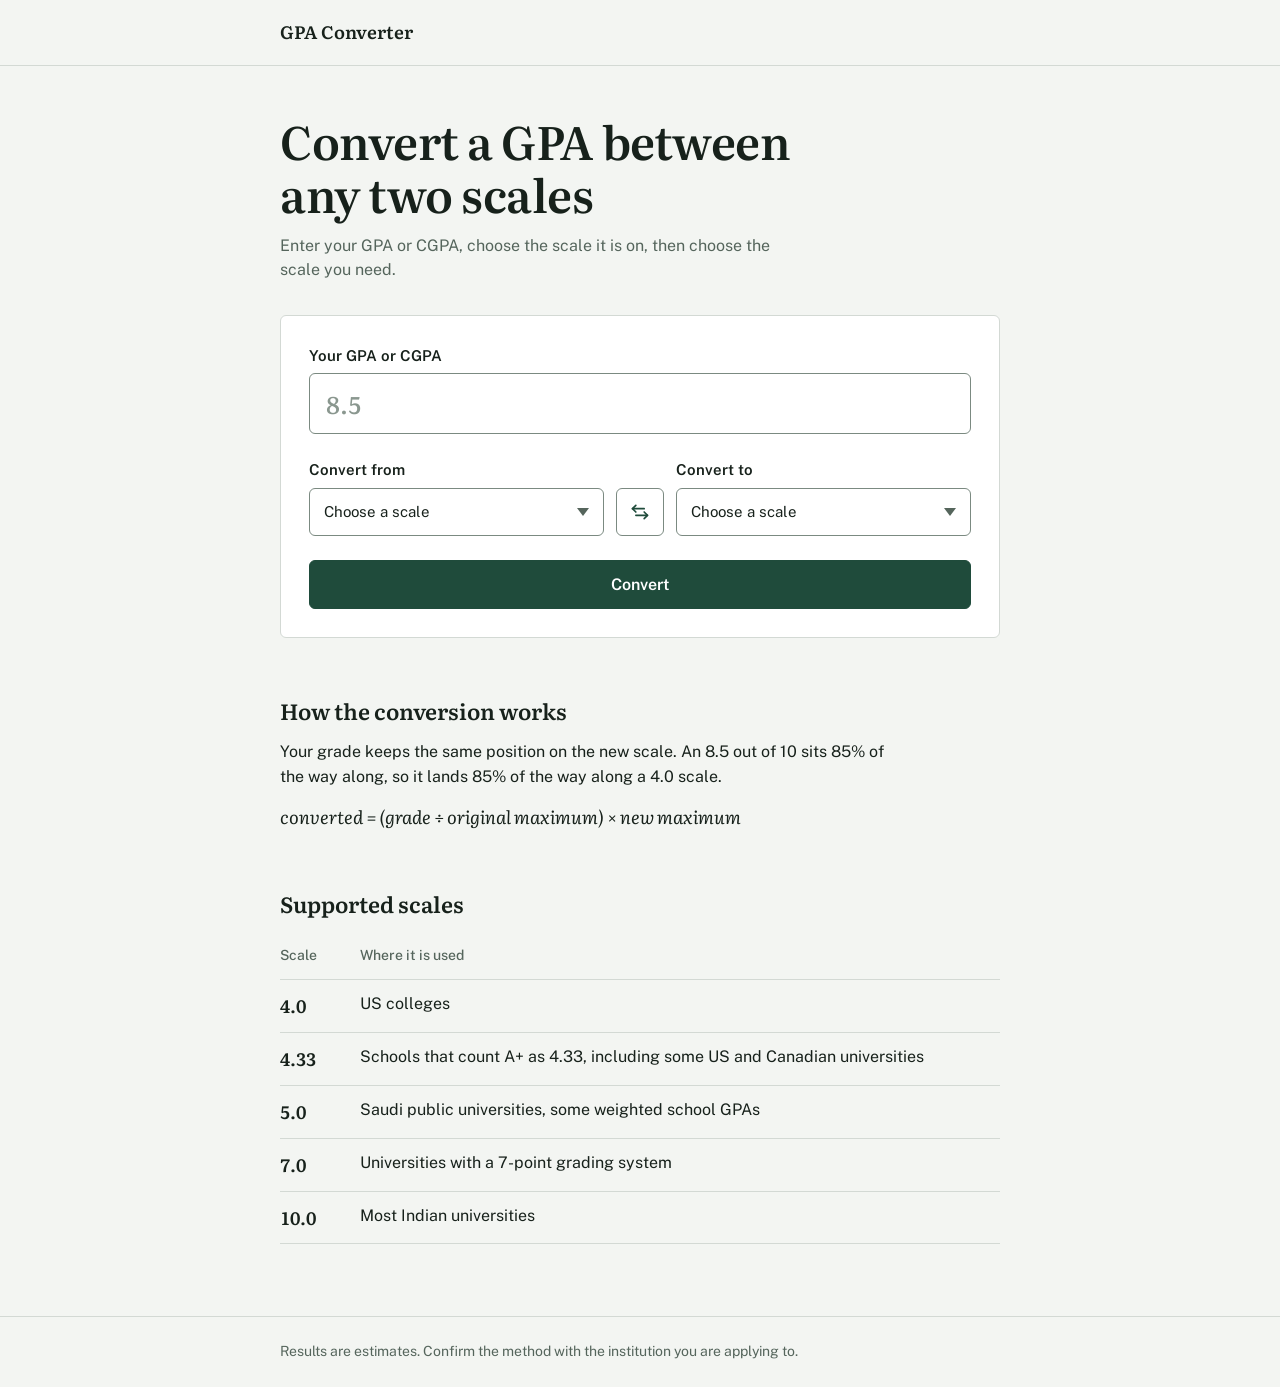
==== commit d8663412: "text change" ====
--- a/Task_5/index.html
+++ b/Task_5/index.html
@@ -45,7 +45,7 @@
                             <option value="">Choose a scale</option>
                             <option value="4.0">4.0 – US standard</option>
                             <option value="4.33">4.33 – A+ counts as 4.33</option>
-                            <option value="5.0">5.0 – Saudi public universities</option>
+                            <option value="5.0">5.0 – public universities</option>
                             <option value="7.0">7.0 – 7-point systems</option>
                             <option value="10.0">10.0 – India</option>
                         </select>
@@ -67,7 +67,7 @@
                             <option value="">Choose a scale</option>
                             <option value="4.0">4.0 – US standard</option>
                             <option value="4.33">4.33 – A+ counts as 4.33</option>
-                            <option value="5.0">5.0 – Saudi public universities</option>
+                            <option value="5.0">5.0 – public universities</option>
                             <option value="7.0">7.0 – 7-point systems</option>
                             <option value="10.0">10.0 – India</option>
                         </select>
@@ -138,7 +138,7 @@
                 <tbody>
                     <tr>
                         <th scope="row">4.0</th>
-                        <td>US colleges, KFUPM, KAUST</td>
+                        <td>US colleges</td>
                     </tr>
                     <tr>
                         <th scope="row">4.33</th>
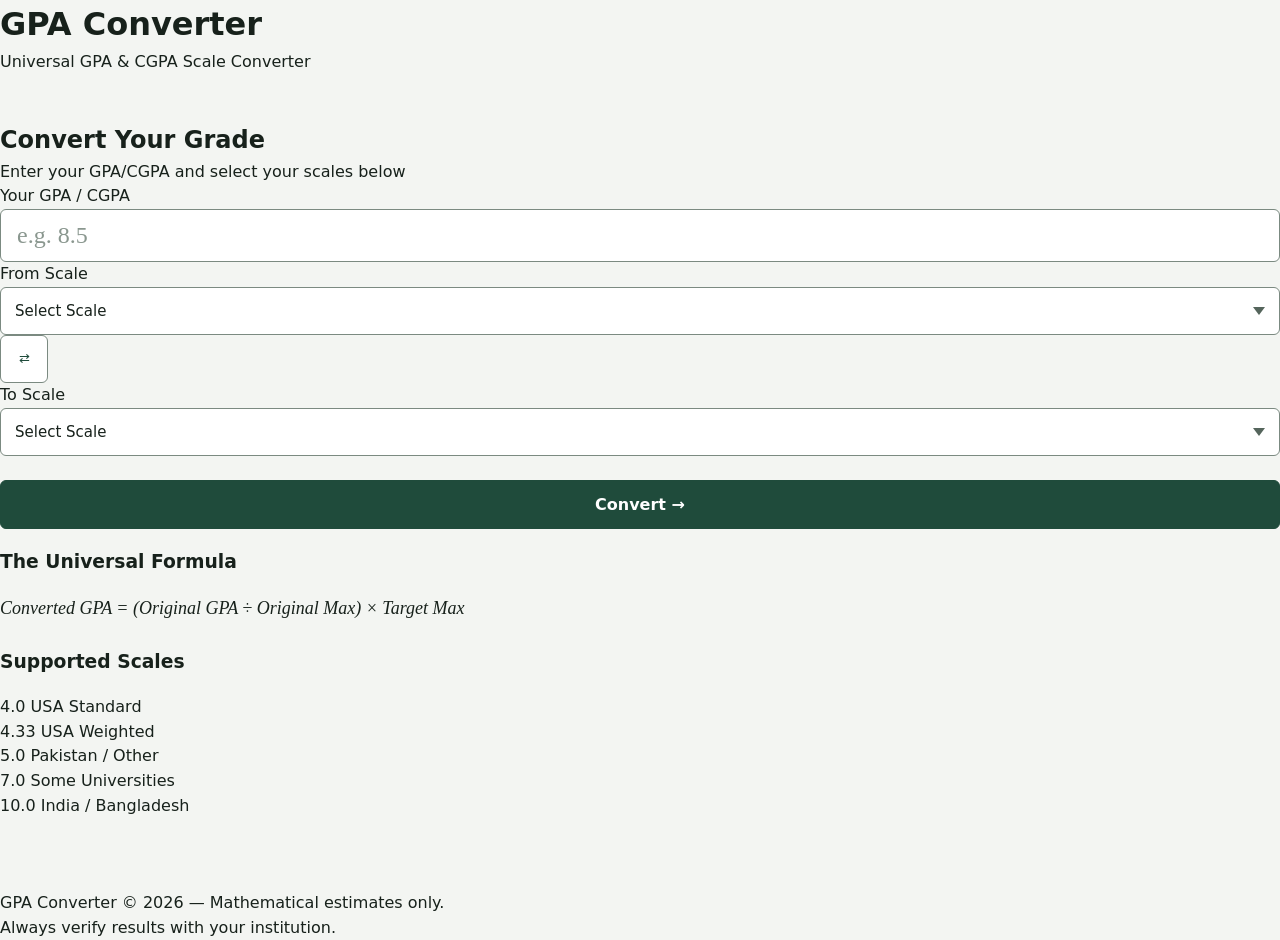
==== commit 80b1484f: "TC" ====
--- a/Task_5/index.html
+++ b/Task_5/index.html
@@ -1,175 +1,173 @@
 <!DOCTYPE html>
 <html lang="en">
- 
+
 <head>
     <meta charset="UTF-8" />
     <meta name="viewport" content="width=device-width, initial-scale=1.0" />
-    <title>GPA and CGPA Converter</title>
-    <meta name="description" content="Convert a GPA or CGPA between 4.0, 4.33, 5.0, 7.0 and 10.0 scales." />
-    <link rel="preconnect" href="https://fonts.googleapis.com" />
-    <link rel="preconnect" href="https://fonts.gstatic.com" crossorigin />
-    <link href="https://fonts.googleapis.com/css2?family=Literata:ital,opsz,wght@0,7..72,400..700;1,7..72,400..700&family=Public+Sans:wght@400;500;600&display=swap" rel="stylesheet" />
+    <title>GPA / CGPA Converter</title>
     <link rel="stylesheet" href="style.css" />
+    <link href="https://fonts.googleapis.com/css2?family=Poppins:wght@400;500;600;700&display=swap" rel="stylesheet" />
 </head>
- 
+
 <body>
- 
-    <header class="site-header">
-        <div class="wrap">
-            <span class="wordmark">GPA Converter</span>
-        </div>
-    </header>
- 
-    <main class="wrap main">
- 
-        <section class="intro">
-            <h1>Convert a GPA between any two scales</h1>
-            <p>Enter your GPA or CGPA, choose the scale it is on, then choose the scale you need.</p>
-        </section>
- 
-        <section class="converter" aria-labelledby="converter-title">
-            <h2 id="converter-title" class="visually-hidden">Converter</h2>
- 
-            <form id="converter-form" novalidate>
- 
-                <div class="field">
-                    <label for="gpa-input">Your GPA or CGPA</label>
-                    <input type="number" id="gpa-input" class="gpa-input" placeholder="8.5" min="0" step="any"
-                        inputmode="decimal" autocomplete="off" />
+
+    <div class="page-wrapper">
+
+        <!--  HEADER  -->
+        <header class="header">
+            <div class="header-inner">
+                <h1 class="logo">GPA Converter</h1>
+                <p class="tagline">Universal GPA & CGPA Scale Converter</p>
+            </div>
+        </header>
+
+        <!--  MAIN CARD  -->
+        <main class="main">
+            <div class="converter-card">
+
+                <!-- TITLE -->
+                <div class="card-header">
+                    <h2>Convert Your Grade</h2>
+                    <p>Enter your GPA/CGPA and select your scales below</p>
                 </div>
- 
-                <div class="scale-row">
-                    <div class="field">
-                        <label for="from-scale">Convert from</label>
+                
+
+                <!-- INPUT SECTION -->
+                <div class="input-section">
+                    <label class="input-label" for="gpa-input">
+                        Your GPA / CGPA
+                    </label>
+                    <input type="number" id="gpa-input" class="gpa-input" placeholder="e.g. 8.5" min="0" step="0.01" />
+                </div>
+
+                <!-- SCALE SELECTORS -->
+                <div class="scale-section">
+
+                    <!-- FROM SCALE -->
+                    <div class="scale-group">
+                        <label class="input-label" for="from-scale">From Scale</label>
                         <select id="from-scale" class="scale-select">
-                            <option value="">Choose a scale</option>
-                            <option value="4.0">4.0 – US standard</option>
-                            <option value="4.33">4.33 – A+ counts as 4.33</option>
-                            <option value="5.0">5.0 – public universities</option>
-                            <option value="7.0">7.0 – 7-point systems</option>
-                            <option value="10.0">10.0 – India</option>
+                            <option value="">Select Scale</option>
+                            <option value="4.0">4.0 &nbsp;— USA Standard</option>
+                            <option value="4.33">4.33 — USA Weighted</option>
+                            <option value="5.0">5.0 &nbsp;— Pakistan / Other</option>
+                            <option value="7.0">7.0 &nbsp;— Some Universities</option>
+                            <option value="10.0">10.0 — India / Bangladesh</option>
                         </select>
                     </div>
- 
-                    <button type="button" class="swap-btn" id="swap-btn" aria-label="Swap the two scales" title="Swap scales">
-                        <svg viewBox="0 0 24 24" width="20" height="20" fill="none" stroke="currentColor" stroke-width="2"
-                            stroke-linecap="round" stroke-linejoin="round" aria-hidden="true">
-                            <path d="M7 4 3 8l4 4" />
-                            <path d="M3 8h14" />
-                            <path d="m17 20 4-4-4-4" />
-                            <path d="M21 16H7" />
-                        </svg>
+
+                    <!-- SWAP BUTTON -->
+                    <button class="swap-btn" id="swap-btn" title="Swap Scales">
+                        ⇄
                     </button>
- 
-                    <div class="field">
-                        <label for="to-scale">Convert to</label>
+
+                    <!-- TO SCALE -->
+                    <div class="scale-group">
+                        <label class="input-label" for="to-scale">To Scale</label>
                         <select id="to-scale" class="scale-select">
-                            <option value="">Choose a scale</option>
-                            <option value="4.0">4.0 – US standard</option>
-                            <option value="4.33">4.33 – A+ counts as 4.33</option>
-                            <option value="5.0">5.0 – public universities</option>
-                            <option value="7.0">7.0 – 7-point systems</option>
-                            <option value="10.0">10.0 – India</option>
+                            <option value="">Select Scale</option>
+                            <option value="4.0">4.0 &nbsp;— USA Standard</option>
+                            <option value="4.33">4.33 — USA Weighted</option>
+                            <option value="5.0">5.0 &nbsp;— Pakistan / Other</option>
+                            <option value="7.0">7.0 &nbsp;— Some Universities</option>
+                            <option value="10.0">10.0 — India / Bangladesh</option>
                         </select>
                     </div>
+
                 </div>
- 
-                <div class="error-box" id="error-box" role="alert">
+
+                <!-- ERROR MESSAGE -->
+                <div class="error-box" id="error-box">
                     <span id="error-text"></span>
                 </div>
- 
-                <button type="submit" class="convert-btn" id="convert-btn">Convert</button>
-            </form>
- 
-            <div class="result-section" id="result-section" aria-live="polite">
- 
-                <div class="result-figures">
-                    <div class="figure">
-                        <span class="figure-label">Your grade</span>
-                        <span class="figure-value" id="result-input">—</span>
+
+                <!-- CONVERT BUTTON -->
+                <button class="convert-btn" id="convert-btn">
+                    Convert →
+                </button>
+
+                <!--  RESULT SECTION (hidden until converted)  -->
+                <div class="result-section" id="result-section">
+
+                    <div class="result-divider">
+                        <span>Result</span>
                     </div>
-                    <div class="figure primary">
-                        <span class="figure-label">Converted grade</span>
-                        <span class="figure-value" id="result-output">—</span>
+
+                    <!-- RESULT CARDS -->
+                    <div class="result-grid">
+
+                        <div class="result-item">
+                            <span class="result-label">Your Input</span>
+                            <span class="result-value" id="result-input">—</span>
+                        </div>
+
+                        <div class="result-item highlight">
+                            <span class="result-label">Converted</span>
+                            <span class="result-value big" id="result-output">—</span>
+                        </div>
+
+                    </div>
+
+                    <!-- FORMULA BOX -->
+                    <div class="formula-box">
+                        <span class="formula-label">Formula Used</span>
+                        <span class="formula-text" id="formula-text">—</span>
+                    </div>
+
+                    <!-- DISCLAIMER -->
+                    <div class="disclaimer">
+                        ⚠️ This is a mathematical estimate using a universal formula.
+                        Results may not be officially accepted by all institutions.
+                        Always verify with your target university.
+                    </div>
+
+                </div>
+
+            </div>
+
+            <!--  INFO SECTION  -->
+            <div class="info-card">
+                <h3>The Universal Formula</h3>
+                <div class="formula-display">
+                    Converted GPA = (Original GPA ÷ Original Max) × Target Max
+                </div>
+
+                <h3 style="margin-top: 24px;"> Supported Scales</h3>
+                <div class="scales-grid">
+                    <div class="scale-item">
+                        <span class="scale-num">4.0</span>
+                        <span class="scale-desc">USA Standard</span>
+                    </div>
+                    <div class="scale-item">
+                        <span class="scale-num">4.33</span>
+                        <span class="scale-desc">USA Weighted</span>
+                    </div>
+                    <div class="scale-item">
+                        <span class="scale-num">5.0</span>
+                        <span class="scale-desc">Pakistan / Other</span>
+                    </div>
+                    <div class="scale-item">
+                        <span class="scale-num">7.0</span>
+                        <span class="scale-desc">Some Universities</span>
+                    </div>
+                    <div class="scale-item">
+                        <span class="scale-num">10.0</span>
+                        <span class="scale-desc">India / Bangladesh</span>
                     </div>
                 </div>
- 
-                <div class="ruler" id="ruler" aria-hidden="true">
-                    <div class="ruler-body">
-                        <div class="ruler-row">
-                            <span class="ruler-name" id="ruler-name-from">/ 10</span>
-                            <div class="tag-lane"><span class="pin-tag" id="pin-tag-from">0</span></div>
-                            <div class="track" id="ruler-from"></div>
-                        </div>
-                        <div class="ruler-row">
-                            <span class="ruler-name" id="ruler-name-to">/ 4</span>
-                            <div class="tag-lane"><span class="pin-tag" id="pin-tag-to">0</span></div>
-                            <div class="track" id="ruler-to"></div>
-                        </div>
-                        <div class="pin-line"></div>
-                    </div>
-                </div>
- 
-                <p class="formula-line" id="formula-text">—</p>
- 
-                <p class="result-note">
-                    This is a proportional estimate. If your target university publishes its own conversion table,
-                    use that instead.
-                </p>
             </div>
-        </section>
- 
-        <section class="method" aria-labelledby="method-title">
-            <h2 id="method-title">How the conversion works</h2>
-            <p>Your grade keeps the same position on the new scale. An 8.5 out of 10 sits 85% of the way along, so it
-                lands 85% of the way along a 4.0 scale.</p>
-            <p class="formula-display">converted = (grade ÷ original maximum) × new maximum</p>
-        </section>
- 
-        <section class="scales" aria-labelledby="scales-title">
-            <h2 id="scales-title">Supported scales</h2>
-            <table>
-                <thead>
-                    <tr>
-                        <th scope="col">Scale</th>
-                        <th scope="col">Where it is used</th>
-                    </tr>
-                </thead>
-                <tbody>
-                    <tr>
-                        <th scope="row">4.0</th>
-                        <td>US colleges</td>
-                    </tr>
-                    <tr>
-                        <th scope="row">4.33</th>
-                        <td>Schools that count A+ as 4.33, including some US and Canadian universities</td>
-                    </tr>
-                    <tr>
-                        <th scope="row">5.0</th>
-                        <td>Saudi public universities, some weighted school GPAs</td>
-                    </tr>
-                    <tr>
-                        <th scope="row">7.0</th>
-                        <td>Universities with a 7-point grading system</td>
-                    </tr>
-                    <tr>
-                        <th scope="row">10.0</th>
-                        <td>Most Indian universities</td>
-                    </tr>
-                </tbody>
-            </table>
-        </section>
- 
-    </main>
- 
-    <footer class="site-footer">
-        <div class="wrap">
-            <p>Results are estimates. Confirm the method with the institution you are applying to.</p>
-        </div>
-    </footer>
- 
+
+        </main>
+
+        <!--  FOOTER  -->
+        <footer class="footer">
+            <p>GPA Converter &copy; 2026 — Mathematical estimates only.</p>
+            <p>Always verify results with your institution.</p>
+        </footer>
+
+    </div>
+
     <script src="app.js"></script>
 </body>
- 
-</html>
- +
+</html>
